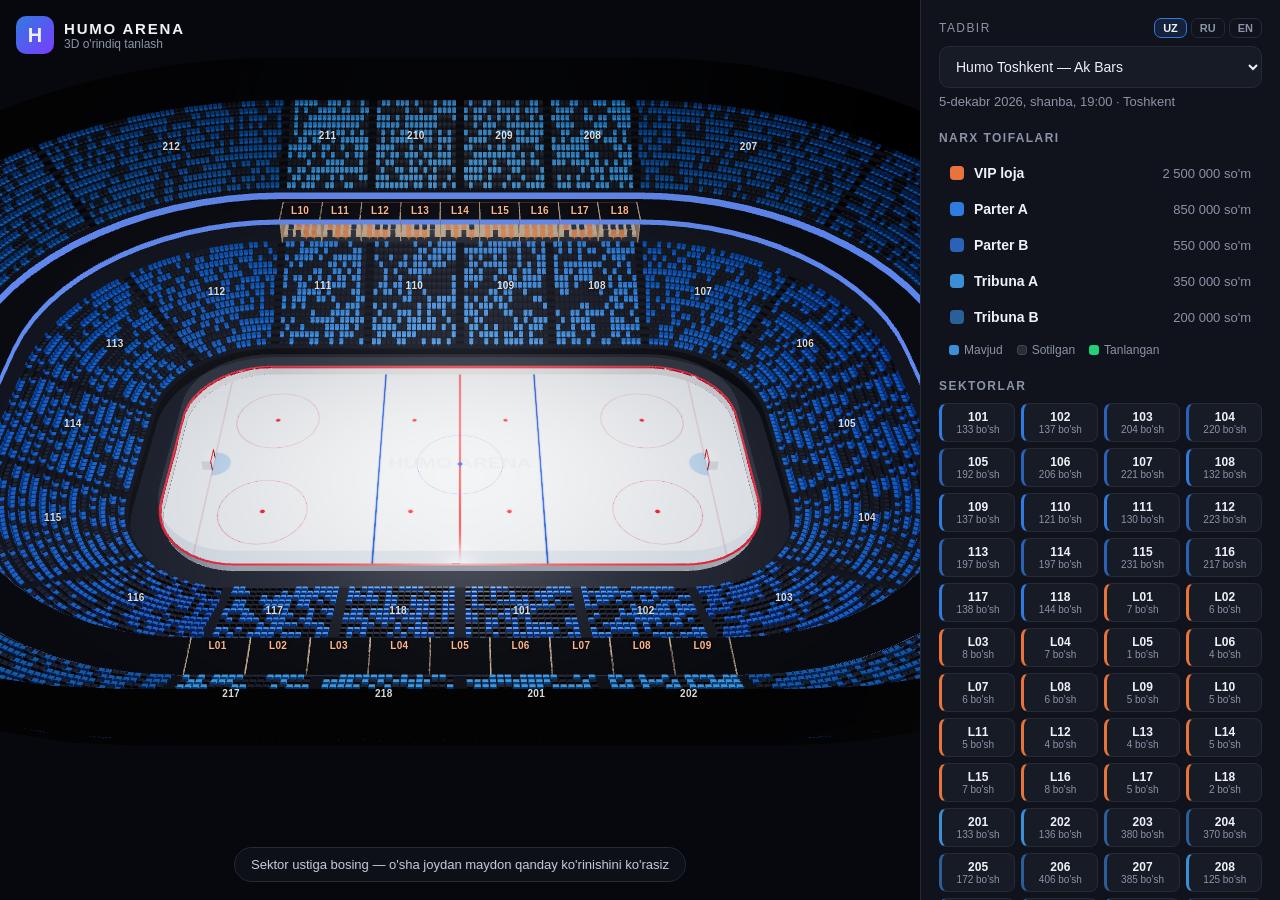
==== humo-arena-3d/index.html @ b1ffe832 "Add Humo Arena 3D seat selection web app Interactive Three.js arena map for online ticket sellers: o" ====
<!DOCTYPE html>
<html lang="uz">
<head>
  <meta charset="UTF-8" />
  <meta name="viewport" content="width=device-width, initial-scale=1, maximum-scale=1" />
  <title>Humo Arena 3D — o'rindiq tanlash</title>
  <link rel="stylesheet" href="css/style.css" />
  <script type="importmap">
    { "imports": { "three": "./vendor/three.module.js", "three/addons/": "./vendor/addons/" } }
  </script>
</head>
<body>
  <div id="stage">
    <canvas id="c"></canvas>
    <div id="labels"></div>

    <header class="brand">
      <div class="logo">H</div>
      <div>
        <div class="brand-name" id="venueName">HUMO ARENA</div>
        <div class="brand-sub" data-i18n="tagline"></div>
      </div>
    </header>

    <button id="backBtn" class="pill back hidden">← <span data-i18n="back"></span></button>
    <div id="hint" class="pill hint" data-i18n="hint"></div>
    <div id="tooltip" class="tooltip hidden"></div>

    <div id="seatCard" class="seat-card hidden">
      <div class="sc-top">
        <span class="sc-view" data-i18n="viewFrom"></span>
        <span class="sc-cat" id="scCat"></span>
      </div>
      <div class="sc-grid">
        <div><small data-i18n="section"></small><b id="scSec"></b></div>
        <div><small data-i18n="row"></small><b id="scRow"></b></div>
        <div><small data-i18n="seat"></small><b id="scSeat"></b></div>
      </div>
      <div class="sc-bottom">
        <div class="sc-price" id="scPrice"></div>
        <button id="scBtn" class="btn primary"></button>
      </div>
    </div>

    <div id="loading" class="loading"><div class="spinner"></div><span data-i18n="loading"></span></div>
  </div>

  <aside id="panel">
    <div class="panel-handle"></div>
    <div class="row-between">
      <label class="lbl" data-i18n="event"></label>
      <div class="langs" id="langs">
        <button data-lang="uz">UZ</button><button data-lang="ru">RU</button><button data-lang="en">EN</button>
      </div>
    </div>
    <select id="eventSel"></select>
    <div id="eventDate" class="muted"></div>

    <h3 data-i18n="categories"></h3>
    <div id="cats"></div>

    <h3 data-i18n="sections"></h3>
    <div id="secList" class="sec-list"></div>

    <div class="cart">
      <h3><span data-i18n="cart"></span> <span id="cartCount" class="badge">0</span></h3>
      <div id="cartItems"></div>
      <div class="row-between total"><span data-i18n="total"></span><b id="cartTotal">0</b></div>
      <button id="checkoutBtn" class="btn primary wide" data-i18n="checkout" disabled></button>
    </div>
  </aside>

  <div id="modal" class="modal hidden">
    <form id="orderForm" class="modal-box">
      <h2 data-i18n="checkout"></h2>
      <div id="orderSummary" class="order-summary"></div>
      <label><span data-i18n="name"></span><input name="name" required autocomplete="name" /></label>
      <label><span data-i18n="phone"></span><input name="phone" required type="tel" placeholder="+998 __ ___ __ __" autocomplete="tel" /></label>
      <div class="row-between gap">
        <button type="button" id="cancelBtn" class="btn" data-i18n="cancel"></button>
        <button type="submit" class="btn primary" data-i18n="pay"></button>
      </div>
    </form>
    <div id="doneBox" class="modal-box hidden">
      <div class="ok">✓</div>
      <h2 data-i18n="orderOk"></h2>
      <p><span data-i18n="orderNo"></span>: <b id="orderNo"></b></p>
      <div id="doneSummary" class="order-summary"></div>
      <button id="doneBtn" class="btn primary wide" data-i18n="close"></button>
    </div>
  </div>

  <script type="module" src="js/app.js"></script>
</body>
</html>
---- humo-arena-3d/css/style.css ----
:root {
  --bg: #07080d; --panel: #10131b; --panel2: #171b26; --line: #252a38;
  --text: #eef1f7; --muted: #8b93a7; --accent: #2f7be0; --gold: #ffd24a; --green: #22d07a;
  --radius: 14px;
}
* { box-sizing: border-box; }
html, body { margin: 0; height: 100%; background: var(--bg); color: var(--text);
  font-family: Inter, -apple-system, "Segoe UI", Roboto, Arial, sans-serif; overflow: hidden; }
body { display: flex; }
#stage { position: relative; flex: 1; min-width: 0; height: 100%; }
#c { display: block; width: 100%; height: 100%; touch-action: none; outline: none; }
.hidden { display: none !important; }

.brand { position: absolute; top: 16px; left: 16px; display: flex; gap: 10px; align-items: center; pointer-events: none; }
.logo { width: 38px; height: 38px; border-radius: 10px; background: linear-gradient(135deg, #2f7be0, #7a3cff);
  display: grid; place-items: center; font-weight: 900; font-size: 20px; }
.brand-name { font-weight: 800; letter-spacing: .12em; font-size: 15px; }
.brand-sub { color: var(--muted); font-size: 12px; }

.pill { position: absolute; background: rgba(16,19,27,.82); backdrop-filter: blur(8px); border: 1px solid var(--line);
  color: var(--text); border-radius: 999px; padding: 9px 16px; font-size: 13px; }
.back { top: 70px; left: 16px; cursor: pointer; font-weight: 600; }
.back:hover { border-color: var(--accent); }
.hint { bottom: 18px; left: 50%; transform: translateX(-50%); color: #c9d0e0; white-space: nowrap; pointer-events: none; }

.tooltip { position: absolute; pointer-events: none; background: rgba(10,12,18,.94); border: 1px solid var(--line);
  border-radius: 10px; padding: 8px 12px; font-size: 13px; transform: translate(14px, 14px); min-width: 140px; }
.tooltip b { font-size: 14px; } .tooltip .muted { font-size: 12px; }

#labels { position: absolute; inset: 0; pointer-events: none; overflow: hidden; }
.sec-label { position: absolute; transform: translate(-50%, -50%); font-size: 10px; font-weight: 700;
  color: rgba(255,255,255,.85); text-shadow: 0 1px 3px #000; letter-spacing: .03em; }
.sec-label.vip { color: #ffb48a; }

.seat-card { position: absolute; left: 50%; bottom: 64px; transform: translateX(-50%); width: min(420px, calc(100% - 24px));
  background: rgba(16,19,27,.92); backdrop-filter: blur(10px); border: 1px solid var(--line); border-radius: var(--radius);
  padding: 14px 16px; box-shadow: 0 20px 50px rgba(0,0,0,.5); animation: up .35s ease; }
@keyframes up { from { opacity: 0; transform: translate(-50%, 14px); } }
.sc-top { display: flex; justify-content: space-between; align-items: center; margin-bottom: 10px; }
.sc-view { font-size: 11px; text-transform: uppercase; letter-spacing: .12em; color: var(--muted); }
.sc-cat { font-size: 12px; font-weight: 700; padding: 3px 10px; border-radius: 999px; }
.sc-grid { display: grid; grid-template-columns: repeat(3, 1fr); gap: 8px; }
.sc-grid div { background: var(--panel2); border-radius: 10px; padding: 8px 10px; }
.sc-grid small { display: block; color: var(--muted); font-size: 11px; }
.sc-grid b { font-size: 18px; }
.sc-bottom { display: flex; justify-content: space-between; align-items: center; margin-top: 12px; gap: 10px; }
.sc-price { font-size: 20px; font-weight: 800; }

.btn { border: 1px solid var(--line); background: var(--panel2); color: var(--text); border-radius: 10px;
  padding: 10px 16px; font-size: 14px; font-weight: 600; cursor: pointer; font-family: inherit; }
.btn:hover { border-color: #3a4256; }
.btn.primary { background: var(--accent); border-color: var(--accent); }
.btn.primary:hover { filter: brightness(1.1); }
.btn.danger { background: #3a1d22; border-color: #5a2a31; }
.btn:disabled { opacity: .45; cursor: not-allowed; }
.btn.wide { width: 100%; }

#panel { width: 360px; flex-shrink: 0; height: 100%; overflow-y: auto; background: var(--panel);
  border-left: 1px solid var(--line); padding: 18px 18px 24px; }
.panel-handle { display: none; }
#panel h3 { font-size: 12px; text-transform: uppercase; letter-spacing: .12em; color: var(--muted); margin: 22px 0 10px;
  display: flex; align-items: center; gap: 8px; }
.lbl { font-size: 12px; text-transform: uppercase; letter-spacing: .12em; color: var(--muted); }
.row-between { display: flex; justify-content: space-between; align-items: center; }
.gap { gap: 10px; } .gap .btn { flex: 1; }
.muted { color: var(--muted); font-size: 13px; }
select, input { width: 100%; background: var(--panel2); color: var(--text); border: 1px solid var(--line); border-radius: 10px;
  padding: 11px 12px; font-size: 14px; font-family: inherit; margin: 8px 0 6px; }
.langs { display: flex; gap: 4px; }
.langs button { background: transparent; border: 1px solid var(--line); color: var(--muted); border-radius: 7px;
  padding: 3px 8px; font-size: 11px; cursor: pointer; font-weight: 700; }
.langs button.on { color: var(--text); border-color: var(--accent); background: rgba(47,123,224,.15); }

.cat { display: flex; align-items: center; gap: 10px; padding: 9px 10px; border-radius: 10px; cursor: pointer; border: 1px solid transparent; }
.cat:hover, .cat.on { background: var(--panel2); border-color: var(--line); }
.cat .sw { width: 14px; height: 14px; border-radius: 4px; flex-shrink: 0; }
.cat .nm { flex: 1; font-size: 14px; font-weight: 600; }
.cat .pr { font-size: 13px; color: var(--muted); text-align: right; }
.legend { display: flex; gap: 14px; margin-top: 8px; font-size: 12px; color: var(--muted); padding-left: 10px; }
.legend i { display: inline-block; width: 10px; height: 10px; border-radius: 3px; margin-right: 5px; vertical-align: -1px; }

.sec-list { display: grid; grid-template-columns: repeat(4, 1fr); gap: 6px; }
.sec-btn { background: var(--panel2); border: 1px solid var(--line); border-left: 3px solid; color: var(--text); border-radius: 8px;
  padding: 6px 4px; font-size: 12px; font-weight: 700; cursor: pointer; text-align: center; font-family: inherit; }
.sec-btn small { display: block; font-weight: 500; color: var(--muted); font-size: 10px; }
.sec-btn:hover { border-color: #3a4256; }
.sec-btn.full { opacity: .35; }

.cart { margin-top: 10px; }
.badge { background: var(--accent); color: #fff; border-radius: 999px; padding: 1px 8px; font-size: 11px; letter-spacing: 0; }
.cart-item { display: flex; align-items: center; gap: 10px; padding: 9px 10px; background: var(--panel2); border-radius: 10px; margin-bottom: 6px; font-size: 13px; cursor: pointer; }
.cart-item .ci-main { flex: 1; } .cart-item .ci-main small { color: var(--muted); display: block; }
.cart-item .x { background: none; border: none; color: var(--muted); font-size: 18px; cursor: pointer; padding: 0 4px; }
.cart-item .x:hover { color: #ff6b6b; }
.total { margin: 14px 0 12px; font-size: 15px; } .total b { font-size: 20px; }

.modal { position: fixed; inset: 0; background: rgba(0,0,0,.65); display: grid; place-items: center; z-index: 50; padding: 16px; }
.modal-box { width: min(440px, 100%); background: var(--panel); border: 1px solid var(--line); border-radius: 18px; padding: 22px; }
.modal-box h2 { margin: 0 0 12px; font-size: 20px; }
.modal-box label { display: block; font-size: 12px; color: var(--muted); margin-top: 10px; }
.order-summary { background: var(--panel2); border-radius: 12px; padding: 10px 12px; font-size: 13px; max-height: 200px; overflow: auto; margin-bottom: 8px; }
.order-summary div { display: flex; justify-content: space-between; padding: 3px 0; }
.order-summary .sum { border-top: 1px solid var(--line); margin-top: 6px; padding-top: 8px; font-weight: 800; }
.modal-box .row-between { margin-top: 18px; }
.ok { width: 56px; height: 56px; border-radius: 50%; background: var(--green); color: #05140c; font-size: 30px; font-weight: 900;
  display: grid; place-items: center; margin-bottom: 12px; }

.loading { position: absolute; inset: 0; display: grid; place-content: center; justify-items: center; gap: 14px; background: var(--bg); color: var(--muted); z-index: 5; }
.spinner { width: 38px; height: 38px; border: 3px solid var(--line); border-top-color: var(--accent); border-radius: 50%; animation: spin 1s linear infinite; }
@keyframes spin { to { transform: rotate(360deg); } }

.toast { position: fixed; top: 18px; left: 50%; transform: translateX(-50%); background: #3a1d22; border: 1px solid #5a2a31;
  padding: 10px 16px; border-radius: 10px; font-size: 13px; z-index: 60; }

/* Mobil: panel pastdan chiqadigan varaq */
@media (max-width: 820px) {
  body { flex-direction: column; }
  #stage { flex: 1; min-height: 0; }
  #panel { width: 100%; height: auto; max-height: 42vh; border-left: none; border-top: 1px solid var(--line);
    border-radius: 18px 18px 0 0; padding-top: 8px; }
  .panel-handle { display: block; width: 44px; height: 4px; background: var(--line); border-radius: 4px; margin: 0 auto 10px; }
  .hint { bottom: 10px; font-size: 12px; white-space: normal; width: calc(100% - 24px); text-align: center; border-radius: 12px; }
  .seat-card { bottom: 10px; padding: 10px 12px; }
  .sc-top { margin-bottom: 6px; }
  .sc-grid div { padding: 5px 8px; } .sc-grid b { font-size: 15px; }
  .sc-bottom { margin-top: 8px; } .sc-price { font-size: 16px; }
  .seat-card .btn { padding: 8px 12px; font-size: 13px; }
  body.seat-mode #panel { max-height: 30vh; }
  body.seat-mode .hint { display: none; }
  .back { top: 64px; }
  .sec-list { grid-template-columns: repeat(6, 1fr); }
}
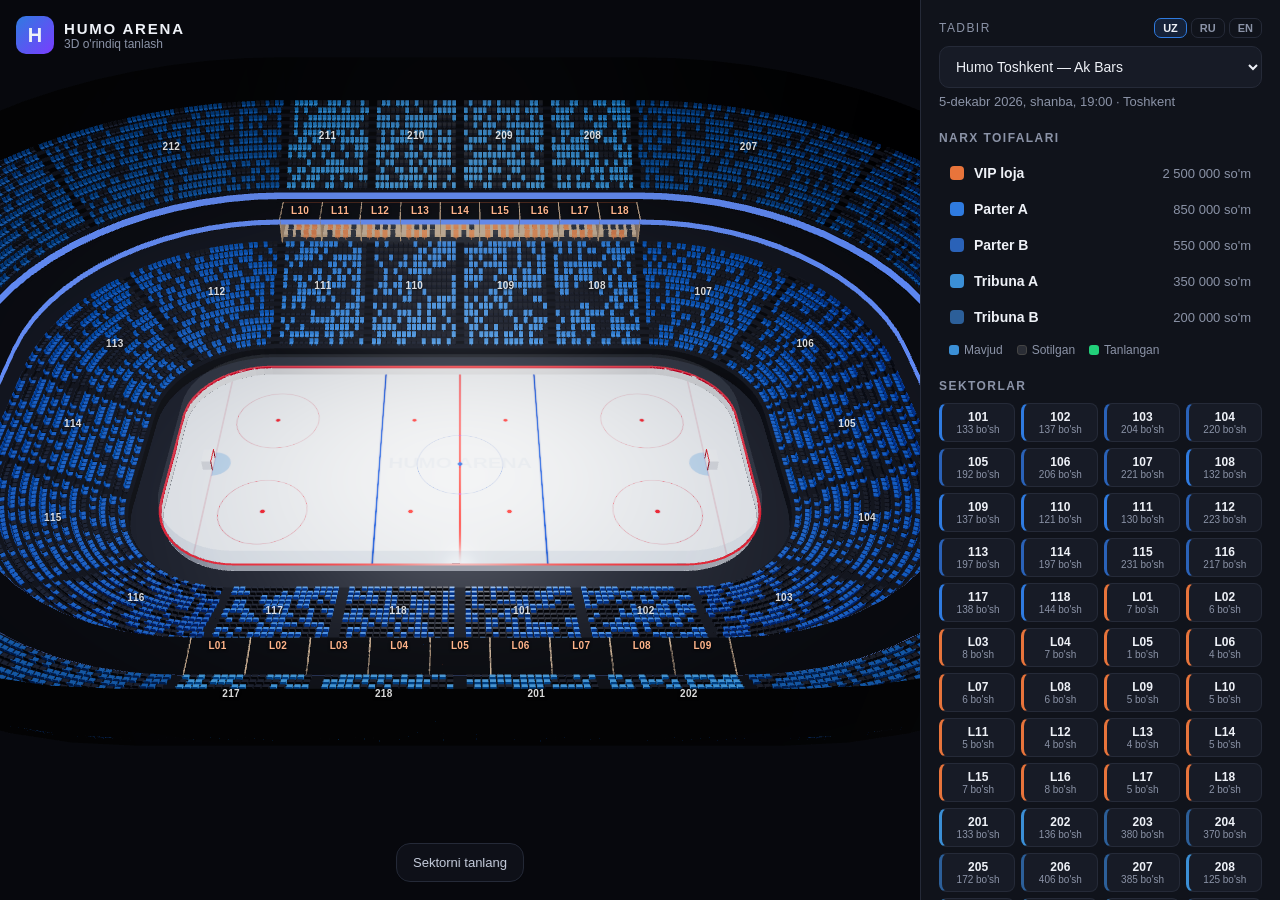
==== commit 234c758b: "Add section view step between overview and seat view Clicking a section now flies the camera in fron" ====
--- a/humo-arena-3d/index.html
+++ b/humo-arena-3d/index.html
@@ -13,6 +13,7 @@
   <div id="stage">
     <canvas id="c"></canvas>
     <div id="labels"></div>
+    <div id="rowLabels" class="labels"></div>
 
     <header class="brand">
       <div class="logo">H</div>
@@ -22,7 +23,11 @@
       </div>
     </header>
 
-    <button id="backBtn" class="pill back hidden">← <span data-i18n="back"></span></button>
+    <button id="backBtn" class="pill back hidden">← <span id="backLabel"></span></button>
+    <div id="secNav" class="sec-nav hidden">
+      <button id="prevSec" class="nav-arrow" aria-label="prev">‹</button>
+      <button id="nextSec" class="nav-arrow" aria-label="next">›</button>
+    </div>
     <div id="hint" class="pill hint" data-i18n="hint"></div>
     <div id="tooltip" class="tooltip hidden"></div>
 
--- a/humo-arena-3d/css/style.css
+++ b/humo-arena-3d/css/style.css
@@ -21,13 +21,20 @@
   color: var(--text); border-radius: 999px; padding: 9px 16px; font-size: 13px; }
 .back { top: 70px; left: 16px; cursor: pointer; font-weight: 600; }
 .back:hover { border-color: var(--accent); }
-.hint { bottom: 18px; left: 50%; transform: translateX(-50%); color: #c9d0e0; white-space: nowrap; pointer-events: none; }
+.hint { bottom: 18px; left: 50%; transform: translateX(-50%); color: #c9d0e0; white-space: nowrap; pointer-events: none; text-align: center; border-radius: 14px; line-height: 1.5; }
+.hint .muted { font-size: 12px; }
 
 .tooltip { position: absolute; pointer-events: none; background: rgba(10,12,18,.94); border: 1px solid var(--line);
   border-radius: 10px; padding: 8px 12px; font-size: 13px; transform: translate(14px, 14px); min-width: 140px; }
 .tooltip b { font-size: 14px; } .tooltip .muted { font-size: 12px; }
 
-#labels { position: absolute; inset: 0; pointer-events: none; overflow: hidden; }
+#labels, .labels { position: absolute; inset: 0; pointer-events: none; overflow: hidden; }
+.row-label { position: absolute; transform: translate(-50%, -50%); font-size: 10px; font-weight: 700; color: #cfd6e6;
+  background: rgba(10,12,18,.7); border-radius: 4px; padding: 0 4px; min-width: 16px; text-align: center; }
+.sec-nav { position: absolute; inset: 50% 12px auto 12px; display: flex; justify-content: space-between; pointer-events: none; transform: translateY(-50%); }
+.nav-arrow { pointer-events: auto; width: 44px; height: 44px; border-radius: 50%; border: 1px solid var(--line);
+  background: rgba(16,19,27,.82); color: var(--text); font-size: 26px; line-height: 1; cursor: pointer; backdrop-filter: blur(8px); }
+.nav-arrow:hover { border-color: var(--accent); }
 .sec-label { position: absolute; transform: translate(-50%, -50%); font-size: 10px; font-weight: 700;
   color: rgba(255,255,255,.85); text-shadow: 0 1px 3px #000; letter-spacing: .03em; }
 .sec-label.vip { color: #ffb48a; }
@@ -127,6 +134,8 @@
   .seat-card .btn { padding: 8px 12px; font-size: 13px; }
   body.seat-mode #panel { max-height: 30vh; }
   body.seat-mode .hint { display: none; }
+  body.section-mode .hint { padding: 6px 12px; } body.section-mode .hint br, body.section-mode .hint .muted { display: none; }
+  .nav-arrow { width: 38px; height: 38px; font-size: 22px; }
   .back { top: 64px; }
   .sec-list { grid-template-columns: repeat(6, 1fr); }
 }
